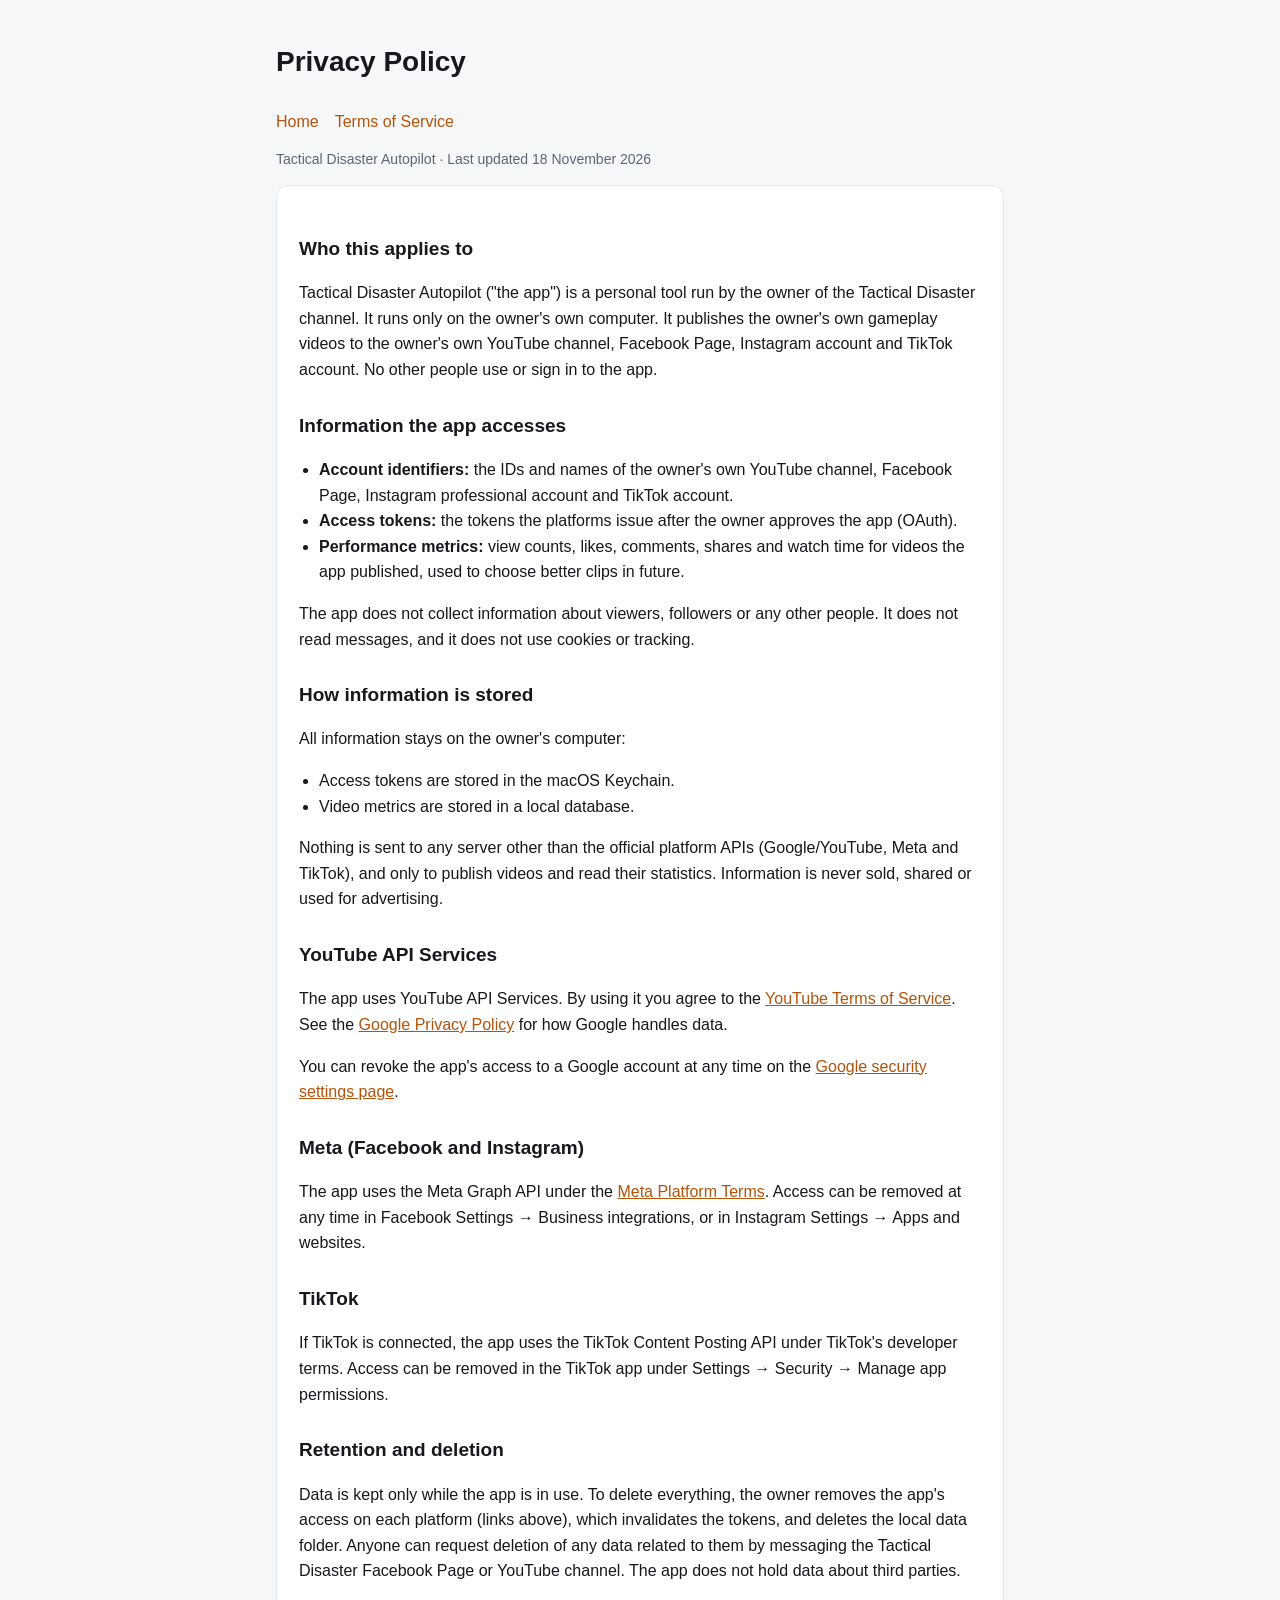
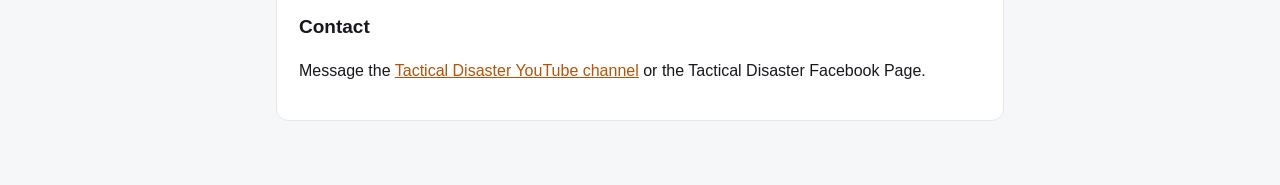
==== privacy.html @ 276a596f "Add Tactical Disaster home, privacy policy and terms pages Co-Authored-By: Claude Opus 5.5 <noreply@" ====
<!doctype html>
<html lang="en">
<head>
<meta charset="utf-8">
<meta name="viewport" content="width=device-width, initial-scale=1">
<title>Privacy Policy</title>
<meta name="description" content="Privacy policy for Tactical Disaster Autopilot.">
<link rel="stylesheet" href="style.css">
</head>
<body>
<main>
<header><h1>Privacy Policy</h1></header>
<nav><a href="index.html">Home</a><a href="terms.html">Terms of Service</a></nav>
<p class="mute">Tactical Disaster Autopilot · Last updated 18 November 2026</p>
<div class="card">
<h2>Who this applies to</h2>
<p>Tactical Disaster Autopilot ("the app") is a personal tool run by the owner of the Tactical Disaster channel. It runs only on the owner's own computer. It publishes the owner's own gameplay videos to the owner's own YouTube channel, Facebook Page, Instagram account and TikTok account. No other people use or sign in to the app.</p>

<h2>Information the app accesses</h2>
<ul>
<li><strong>Account identifiers:</strong> the IDs and names of the owner's own YouTube channel, Facebook Page, Instagram professional account and TikTok account.</li>
<li><strong>Access tokens:</strong> the tokens the platforms issue after the owner approves the app (OAuth).</li>
<li><strong>Performance metrics:</strong> view counts, likes, comments, shares and watch time for videos the app published, used to choose better clips in future.</li>
</ul>
<p>The app does not collect information about viewers, followers or any other people. It does not read messages, and it does not use cookies or tracking.</p>

<h2>How information is stored</h2>
<p>All information stays on the owner's computer:</p>
<ul>
<li>Access tokens are stored in the macOS Keychain.</li>
<li>Video metrics are stored in a local database.</li>
</ul>
<p>Nothing is sent to any server other than the official platform APIs (Google/YouTube, Meta and TikTok), and only to publish videos and read their statistics. Information is never sold, shared or used for advertising.</p>

<h2>YouTube API Services</h2>
<p>The app uses YouTube API Services. By using it you agree to the <a href="https://www.youtube.com/t/terms">YouTube Terms of Service</a>. See the <a href="https://policies.google.com/privacy">Google Privacy Policy</a> for how Google handles data.</p>
<p>You can revoke the app's access to a Google account at any time on the <a href="https://myaccount.google.com/connections">Google security settings page</a>.</p>

<h2>Meta (Facebook and Instagram)</h2>
<p>The app uses the Meta Graph API under the <a href="https://developers.facebook.com/terms/">Meta Platform Terms</a>. Access can be removed at any time in Facebook Settings → Business integrations, or in Instagram Settings → Apps and websites.</p>

<h2>TikTok</h2>
<p>If TikTok is connected, the app uses the TikTok Content Posting API under TikTok's developer terms. Access can be removed in the TikTok app under Settings → Security → Manage app permissions.</p>

<h2>Retention and deletion</h2>
<p>Data is kept only while the app is in use. To delete everything, the owner removes the app's access on each platform (links above), which invalidates the tokens, and deletes the local data folder. Anyone can request deletion of any data related to them by messaging the Tactical Disaster Facebook Page or YouTube channel. The app does not hold data about third parties.</p>

<h2>Contact</h2>
<p>Message the <a href="https://www.youtube.com/@TacticalDisasterTV">Tactical Disaster YouTube channel</a> or the Tactical Disaster Facebook Page.</p>
</div>
</main>
</body>
</html>
---- style.css ----
:root{--bg:#0f1115;--card:#171a21;--ink:#e6e8ec;--mute:#98a2b3;--acc:#fbbf24;--line:#262b36}
@media (prefers-color-scheme:light){:root{--bg:#f6f7f9;--card:#fff;--ink:#16181d;--mute:#5d6676;--acc:#b45309;--line:#e4e7ec}}
*{box-sizing:border-box}
body{margin:0;background:var(--bg);color:var(--ink);font:16px/1.6 -apple-system,BlinkMacSystemFont,"Segoe UI",Roboto,sans-serif}
main{max-width:760px;margin:0 auto;padding:40px 16px 64px}
header{display:flex;gap:16px;align-items:center;flex-wrap:wrap;margin-bottom:24px}
h1{font-size:28px;margin:0}h2{font-size:19px;margin:28px 0 8px}
nav a{color:var(--acc);margin-right:16px;text-decoration:none}nav a:hover{text-decoration:underline}
a{color:var(--acc)}
.card{background:var(--card);border:1px solid var(--line);border-radius:12px;padding:20px 22px}
.mute{color:var(--mute);font-size:14px}
ul{padding-left:20px}
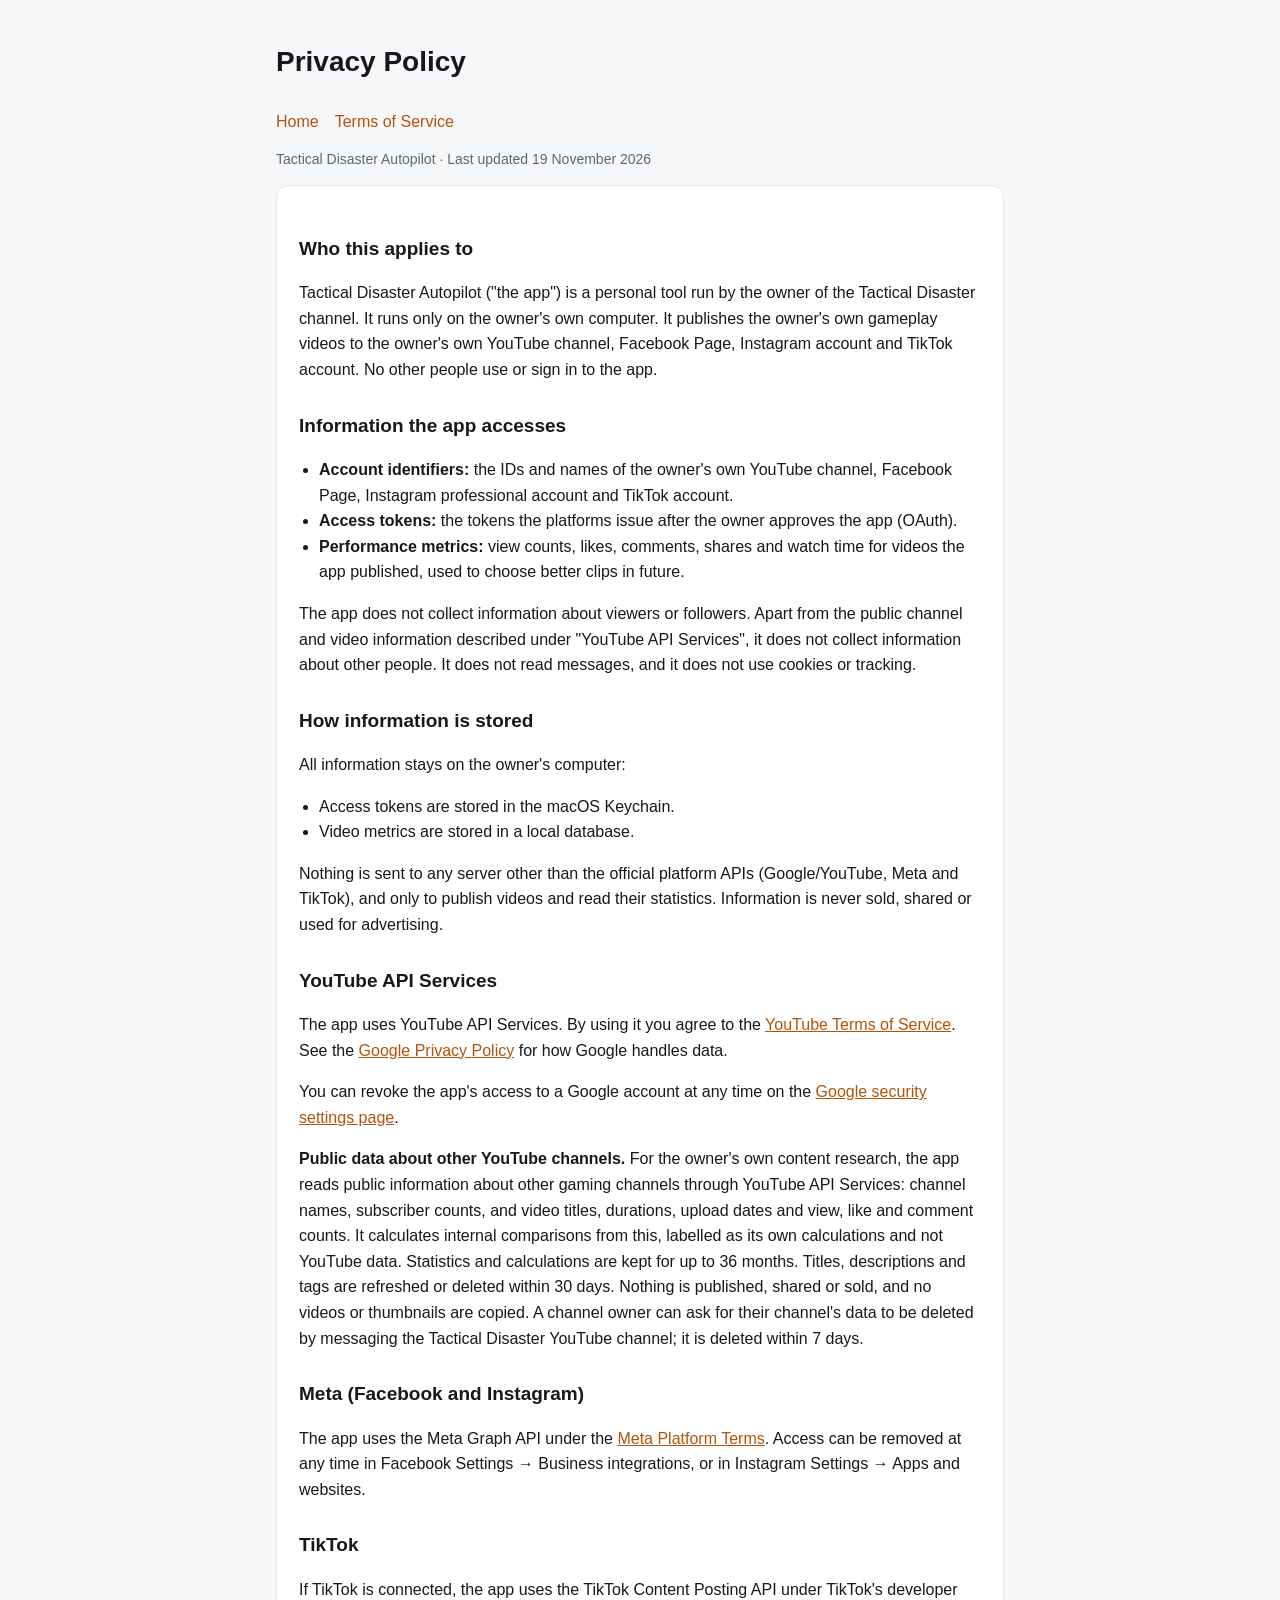
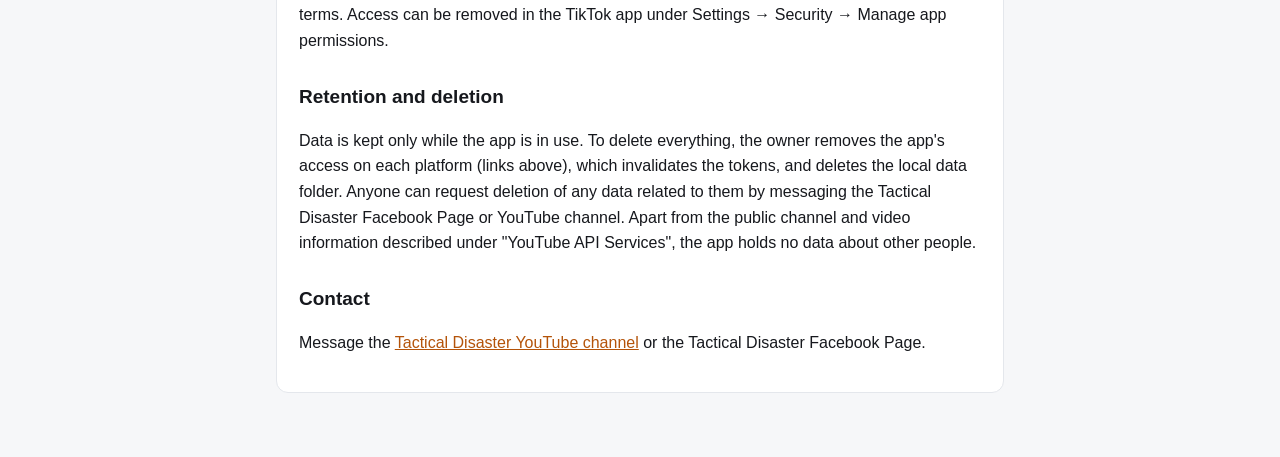
==== commit 6ff5d6e0: "Privacy policy: public competitor data for content research; homepage notes YouTube API Services Co-" ====
--- a/privacy.html
+++ b/privacy.html
@@ -11,7 +11,7 @@
 <main>
 <header><h1>Privacy Policy</h1></header>
 <nav><a href="index.html">Home</a><a href="terms.html">Terms of Service</a></nav>
-<p class="mute">Tactical Disaster Autopilot · Last updated 18 November 2026</p>
+<p class="mute">Tactical Disaster Autopilot · Last updated 19 November 2026</p>
 <div class="card">
 <h2>Who this applies to</h2>
 <p>Tactical Disaster Autopilot ("the app") is a personal tool run by the owner of the Tactical Disaster channel. It runs only on the owner's own computer. It publishes the owner's own gameplay videos to the owner's own YouTube channel, Facebook Page, Instagram account and TikTok account. No other people use or sign in to the app.</p>
@@ -22,7 +22,7 @@
 <li><strong>Access tokens:</strong> the tokens the platforms issue after the owner approves the app (OAuth).</li>
 <li><strong>Performance metrics:</strong> view counts, likes, comments, shares and watch time for videos the app published, used to choose better clips in future.</li>
 </ul>
-<p>The app does not collect information about viewers, followers or any other people. It does not read messages, and it does not use cookies or tracking.</p>
+<p>The app does not collect information about viewers or followers. Apart from the public channel and video information described under "YouTube API Services", it does not collect information about other people. It does not read messages, and it does not use cookies or tracking.</p>
 
 <h2>How information is stored</h2>
 <p>All information stays on the owner's computer:</p>
@@ -35,6 +35,7 @@
 <h2>YouTube API Services</h2>
 <p>The app uses YouTube API Services. By using it you agree to the <a href="https://www.youtube.com/t/terms">YouTube Terms of Service</a>. See the <a href="https://policies.google.com/privacy">Google Privacy Policy</a> for how Google handles data.</p>
 <p>You can revoke the app's access to a Google account at any time on the <a href="https://myaccount.google.com/connections">Google security settings page</a>.</p>
+<p><strong>Public data about other YouTube channels.</strong> For the owner's own content research, the app reads public information about other gaming channels through YouTube API Services: channel names, subscriber counts, and video titles, durations, upload dates and view, like and comment counts. It calculates internal comparisons from this, labelled as its own calculations and not YouTube data. Statistics and calculations are kept for up to 36 months. Titles, descriptions and tags are refreshed or deleted within 30 days. Nothing is published, shared or sold, and no videos or thumbnails are copied. A channel owner can ask for their channel's data to be deleted by messaging the Tactical Disaster YouTube channel; it is deleted within 7 days.</p>
 
 <h2>Meta (Facebook and Instagram)</h2>
 <p>The app uses the Meta Graph API under the <a href="https://developers.facebook.com/terms/">Meta Platform Terms</a>. Access can be removed at any time in Facebook Settings → Business integrations, or in Instagram Settings → Apps and websites.</p>
@@ -43,7 +44,7 @@
 <p>If TikTok is connected, the app uses the TikTok Content Posting API under TikTok's developer terms. Access can be removed in the TikTok app under Settings → Security → Manage app permissions.</p>
 
 <h2>Retention and deletion</h2>
-<p>Data is kept only while the app is in use. To delete everything, the owner removes the app's access on each platform (links above), which invalidates the tokens, and deletes the local data folder. Anyone can request deletion of any data related to them by messaging the Tactical Disaster Facebook Page or YouTube channel. The app does not hold data about third parties.</p>
+<p>Data is kept only while the app is in use. To delete everything, the owner removes the app's access on each platform (links above), which invalidates the tokens, and deletes the local data folder. Anyone can request deletion of any data related to them by messaging the Tactical Disaster Facebook Page or YouTube channel. Apart from the public channel and video information described under "YouTube API Services", the app holds no data about other people.</p>
 
 <h2>Contact</h2>
 <p>Message the <a href="https://www.youtube.com/@TacticalDisasterTV">Tactical Disaster YouTube channel</a> or the Tactical Disaster Facebook Page.</p>
